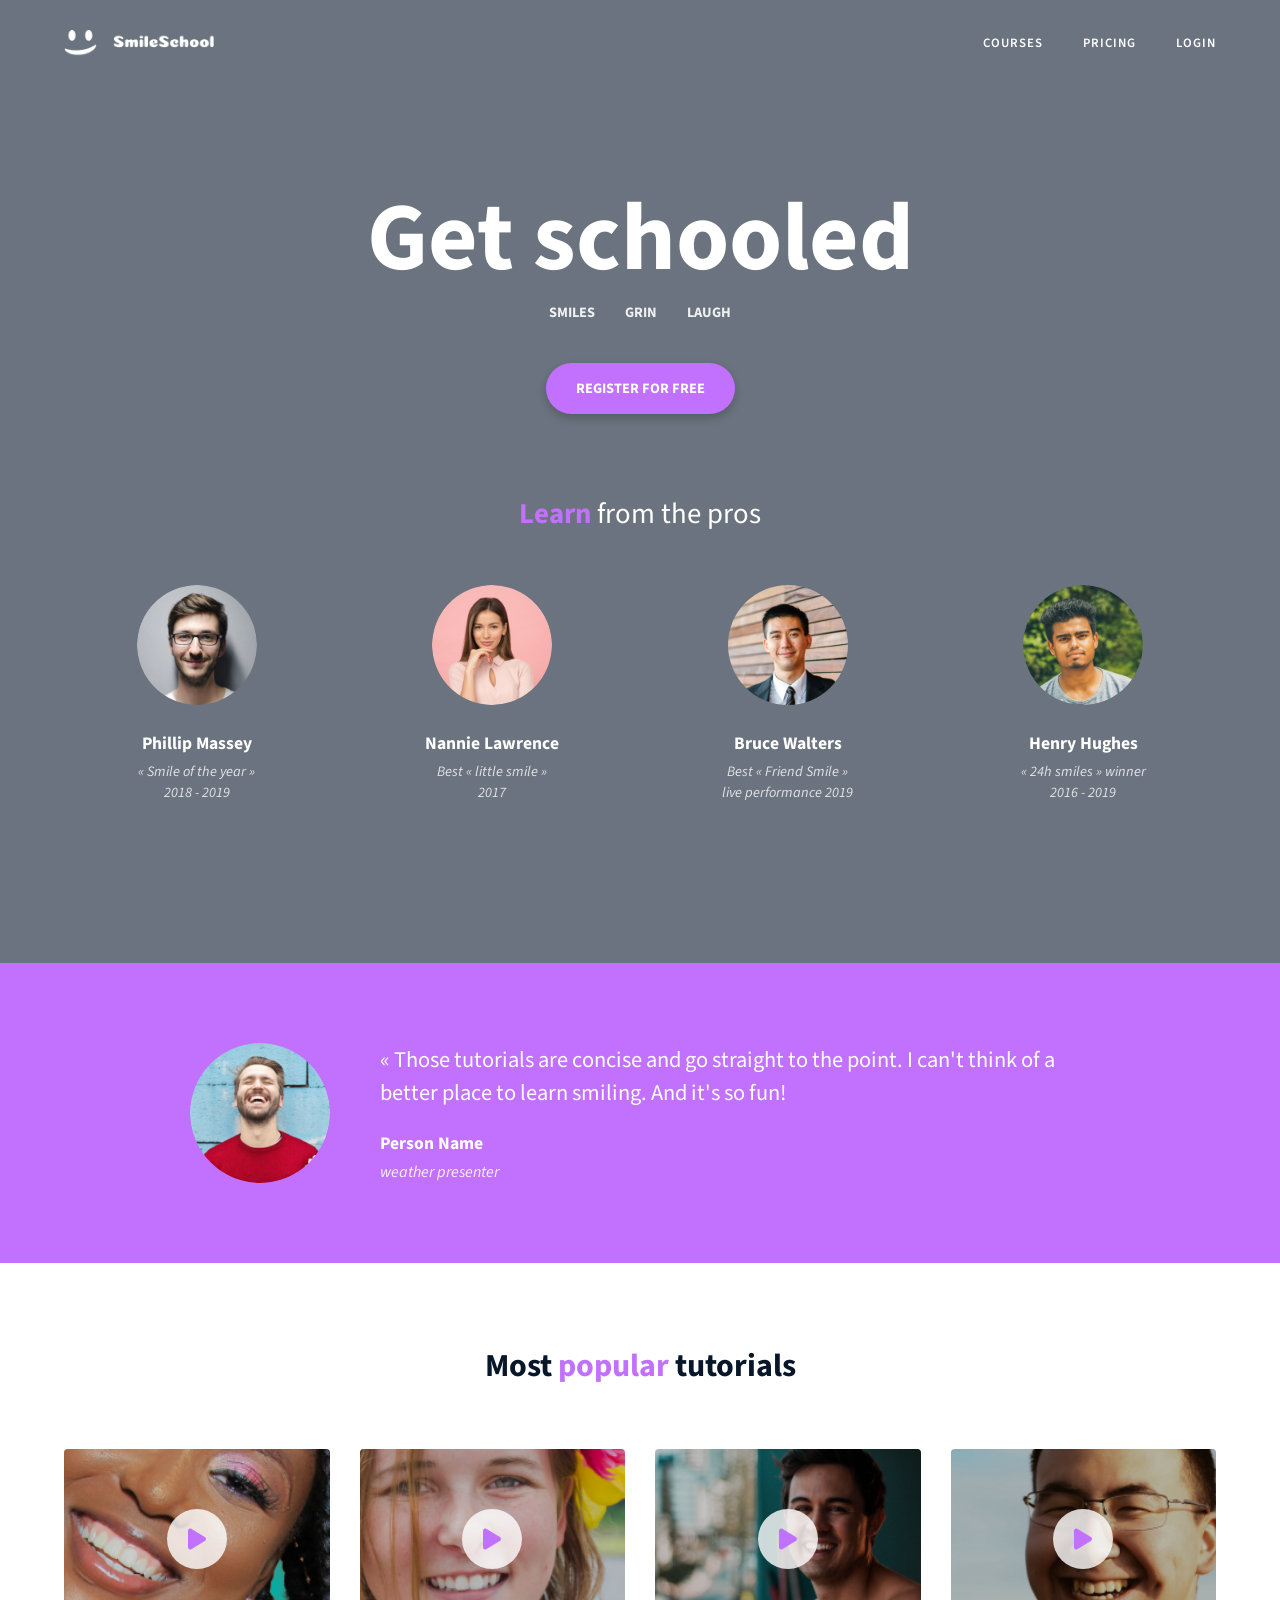
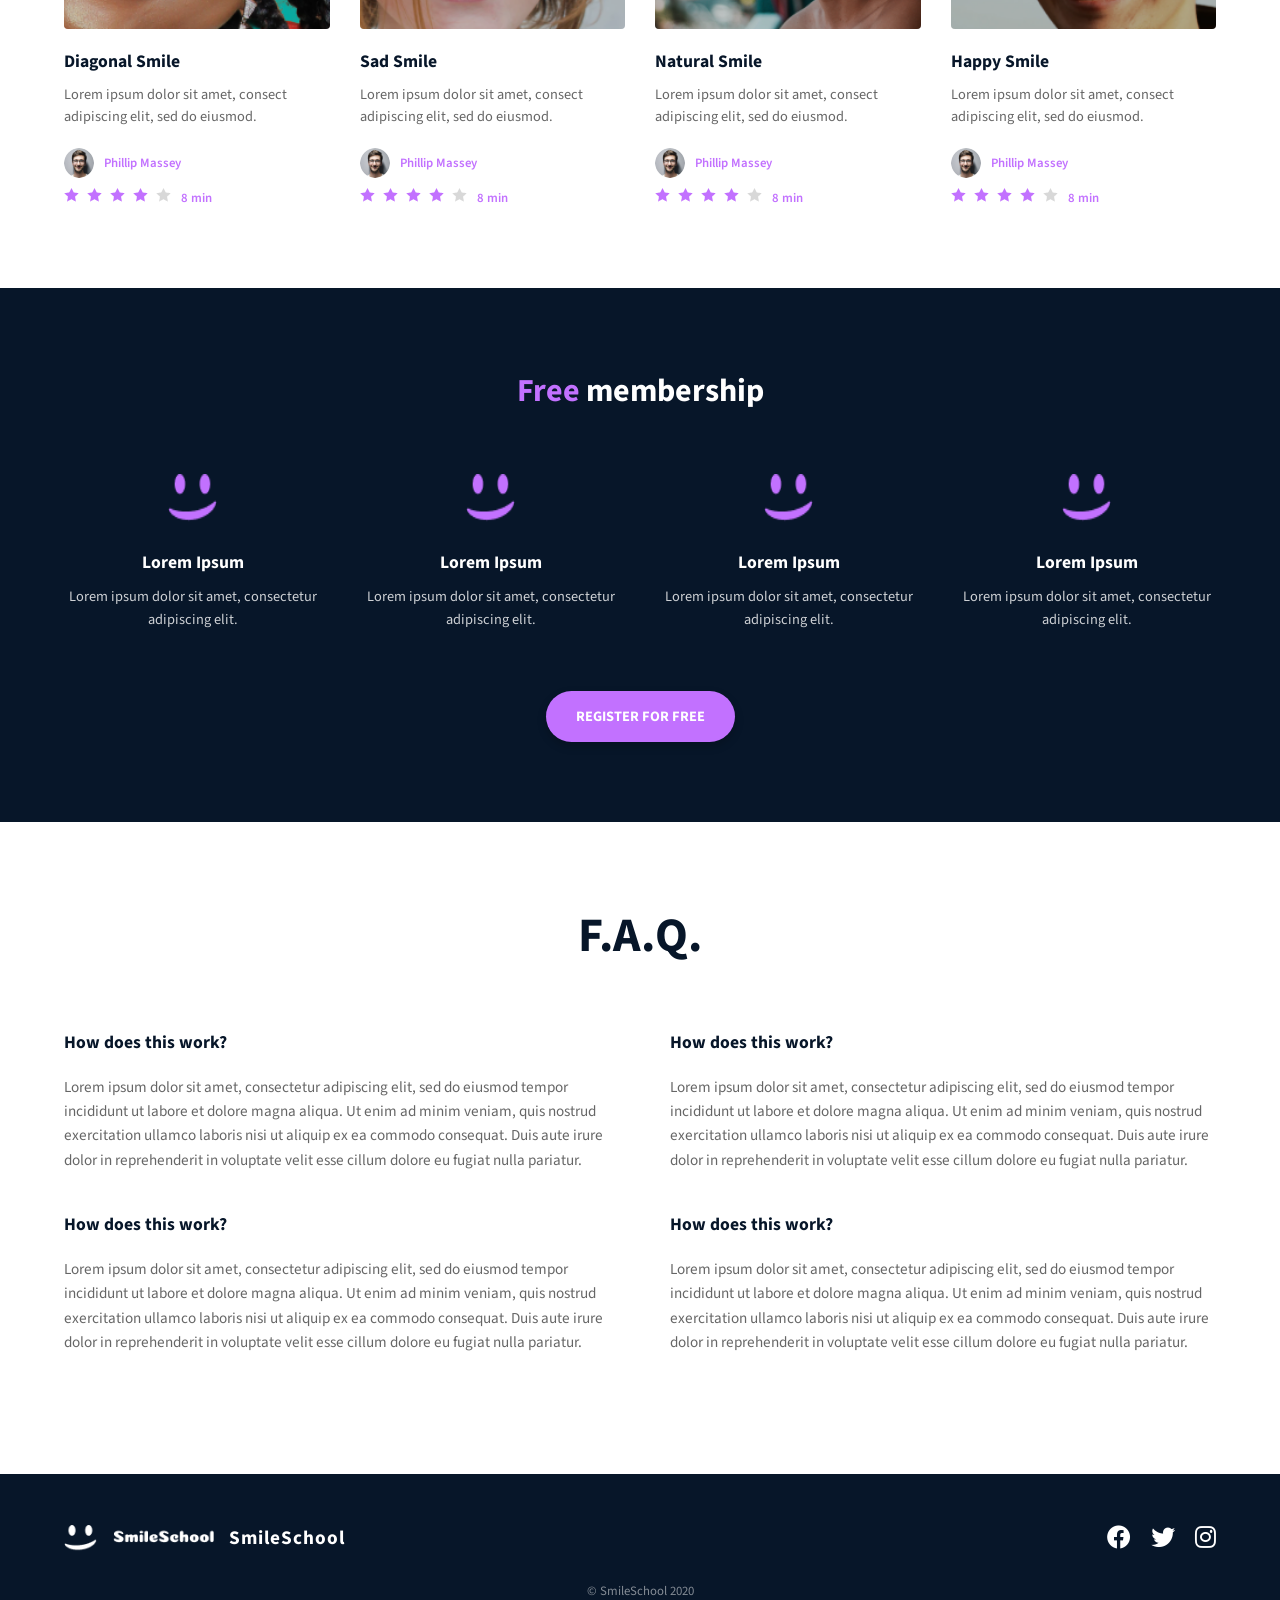
==== css_advanced/index.html @ 6adf882b "Designed Smile School Website" ====
<!DOCTYPE html>
<html lang="en">
<head>
    <meta charset="UTF-8">
    <meta name="viewport" content="width=device-width, initial-scale=1.0">
    <title>SmileSchool</title>
    <link rel="shortcut icon" href="./image/smile.png" type="image/x-icon">
    <link href="https://cdnjs.cloudflare.com/ajax/libs/font-awesome/6.0.0/css/all.min.css" rel="stylesheet">
    <link href="https://fonts.googleapis.com/css2?family=Source+Sans+Pro:wght@300;400;600;700&display=swap" rel="stylesheet">
    <link rel="stylesheet" href="styles.css">
</head>
<body>

    <header>
        <div class="container">
            <nav>
                <div class="logo-area">
                    <img src="./image/logo.png" alt="SmileSchool" class="logo-img">
                </div>
                <div class="nav-links">
                    <a href="#">COURSES</a>
                    <a href="#">PRICING</a>
                    <a href="#">LOGIN</a>
                </div>
            </nav>

            <div class="hero-content">
                <h1 class="hero-title">Get schooled</h1>
                <div class="hero-subtitle">
                    <span>SMILES</span>
                    <span>GRIN</span>
                    <span>LAUGH</span>
                </div>
                <button class="btn">REGISTER FOR FREE</button>

                <div class="pros-title">
                    <span>Learn</span> from the pros
                </div>

                <div class="pros-grid">
                    <div class="pro-card">
                        <img src="./image/1.png" alt="Pro">
                        <div class="pro-name">Phillip Massey</div>
                        <div class="pro-role">« Smile of the year »<br>2018 - 2019</div>
                    </div>
                    <div class="pro-card">
                        <img src="./image/3.png" alt="Pro">
                        <div class="pro-name">Nannie Lawrence</div>
                        <div class="pro-role">Best « little smile »<br>2017</div>
                    </div>
                    <div class="pro-card">
                        <img src="./image/2.png" alt="Pro">
                        <div class="pro-name">Bruce Walters</div>
                        <div class="pro-role">Best « Friend Smile »<br>live performance 2019</div>
                    </div>
                    <div class="pro-card">
                        <img src="./image/4.png" alt="Pro">
                        <div class="pro-name">Henry Hughes</div>
                        <div class="pro-role">« 24h smiles » winner<br>2016 - 2019</div>
                    </div>
                </div>
            </div>
        </div>
    </header>

    <main>
        <section class="quote-section">
            <div class="container">
                <div class="quote-container">
                    <img src="./image/5.png" alt="Avatar" class="quote-img">
                    <div class="quote-content">
                        <p class="quote-text">« Those tutorials are concise and go straight to the point. I can't think of a better place to learn smiling. And it's so fun!</p>
                        <div class="quote-author">Person Name</div>
                        <div class="quote-role">weather presenter</div>
                    </div>
                </div>
            </div>
        </section>

        <section class="videos-section">
            <div class="container">
                <h2 class="section-title">Most <span>popular</span> tutorials</h2>
                
                <div class="videos-grid">
                    <div class="video-card">
                        <div class="thumbnail-wrapper">
                            <img src="./image/9.png" alt="Video" class="thumbnail-img">
                            <div class="play-overlay">
                                <div class="play-icon">
                                    <i class="fas fa-play"></i>
                                </div>
                            </div>
                        </div>
                        <h3 class="video-title">Diagonal Smile</h3>
                        <p class="video-desc">Lorem ipsum dolor sit amet, consect adipiscing elit, sed do eiusmod.</p>
                        <div class="video-meta">
                            <div class="author-info">
                                <img src="./image/1.png" alt="Author" class="author-avatar">
                                <span class="author-name">Phillip Massey</span>
                            </div>
                            <div class="rating">
                                <div class="stars">
                                        <img src="./image/rating.png" alt="">
                                </div>
                                <span class="duration">8 min</span>
                            </div>
                        </div>
                    </div>

                    <div class="video-card">
                        <div class="thumbnail-wrapper">
                            <img src="./image/7.png" alt="Video" class="thumbnail-img">
                            <div class="play-overlay">
                                <div class="play-icon">
                                    <i class="fas fa-play"></i>
                                </div>
                            </div>
                        </div>
                        <h3 class="video-title">Sad Smile</h3>
                        <p class="video-desc">Lorem ipsum dolor sit amet, consect adipiscing elit, sed do eiusmod.</p>
                        <div class="video-meta">
                            <div class="author-info">
                                <img src="./image/1.png" alt="Author" class="author-avatar">
                                <span class="author-name">Phillip Massey</span>
                            </div>
                            <div class="rating">
                                <div class="stars">
                                        <img src="./image/rating.png" alt="">
                                </div>
                                <span class="duration">8 min</span>
                            </div>
                        </div>
                    </div>

                    <div class="video-card">
                        <div class="thumbnail-wrapper">
                            <img src="./image/8.png" alt="Video" class="thumbnail-img">
                            <div class="play-overlay">
                                <div class="play-icon">
                                    <i class="fas fa-play"></i>
                                </div>
                            </div>
                        </div>
                        <h3 class="video-title">Natural Smile</h3>
                        <p class="video-desc">Lorem ipsum dolor sit amet, consect adipiscing elit, sed do eiusmod.</p>
                        <div class="video-meta">
                            <div class="author-info">
                                <img src="./image/1.png" alt="Author" class="author-avatar">
                                <span class="author-name">Phillip Massey</span>
                            </div>
                            <div class="rating">
                                <div class="stars">
                                        <img src="./image/rating.png" alt="">
                                </div>
                                <span class="duration">8 min</span>
                            </div>
                        </div>
                    </div>

                    <div class="video-card">
                        <div class="thumbnail-wrapper">
                            <img src="./image/6.png" alt="Video" class="thumbnail-img">
                            <div class="play-overlay">
                                <div class="play-icon">
                                    <i class="fas fa-play"></i>
                                </div>
                            </div>
                        </div>
                        <h3 class="video-title">Happy Smile</h3>
                        <p class="video-desc">Lorem ipsum dolor sit amet, consect adipiscing elit, sed do eiusmod.</p>
                        <div class="video-meta">
                            <div class="author-info">
                                <img src="./image/1.png" alt="Author" class="author-avatar">
                                <span class="author-name">Phillip Massey</span>
                            </div>
                            <div class="rating">
                                <div class="stars">
                                        <img src="./image/rating.png" alt="">
                                </div>
                                <span class="duration">8 min</span>
                            </div>
                        </div>
                    </div>
                </div>
            </div>
        </section>

        <section class="membership-section">
            <div class="container">
                <h2 class="section-title" style="color: white;"><span>Free</span> membership</h2>
                
                <div class="membership-grid">
                    <div class="member-item">
                        <img src="./image/smile.png" alt="Smile">
                        <h4 class="member-title">Lorem Ipsum</h4>
                        <p class="member-desc">Lorem ipsum dolor sit amet, consectetur adipiscing elit.</p>
                    </div>
                    <div class="member-item">
                        <img src="./image/smile.png" alt="Smile">
                        <h4 class="member-title">Lorem Ipsum</h4>
                        <p class="member-desc">Lorem ipsum dolor sit amet, consectetur adipiscing elit.</p>
                    </div>
                    <div class="member-item">
                        <img src="./image/smile.png" alt="Smile">
                        <h4 class="member-title">Lorem Ipsum</h4>
                        <p class="member-desc">Lorem ipsum dolor sit amet, consectetur adipiscing elit.</p>
                    </div>
                    <div class="member-item">
                        <img src="./image/smile.png" alt="Smile">
                        <h4 class="member-title">Lorem Ipsum</h4>
                        <p class="member-desc">Lorem ipsum dolor sit amet, consectetur adipiscing elit.</p>
                    </div>
                </div>

                <button class="btn">REGISTER FOR FREE</button>
            </div>
        </section>

        <section class="faq-section">
            <div class="container">
                <h2 class="faq-title">F.A.Q.</h2>

                <div class="faq-grid">
                    <div class="col">
                        <div class="faq-item">
                            <div class="faq-q">How does this work?</div>
                            <div class="faq-a">Lorem ipsum dolor sit amet, consectetur adipiscing elit, sed do eiusmod tempor incididunt ut labore et dolore magna aliqua. Ut enim ad minim veniam, quis nostrud exercitation ullamco laboris nisi ut aliquip ex ea commodo consequat. Duis aute irure dolor in reprehenderit in voluptate velit esse cillum dolore eu fugiat nulla pariatur.</div>
                        </div>
                        <div class="faq-item">
                            <div class="faq-q">How does this work?</div>
                            <div class="faq-a">Lorem ipsum dolor sit amet, consectetur adipiscing elit, sed do eiusmod tempor incididunt ut labore et dolore magna aliqua. Ut enim ad minim veniam, quis nostrud exercitation ullamco laboris nisi ut aliquip ex ea commodo consequat. Duis aute irure dolor in reprehenderit in voluptate velit esse cillum dolore eu fugiat nulla pariatur.</div>
                        </div>
                    </div>
                    <div class="col">
                        <div class="faq-item">
                            <div class="faq-q">How does this work?</div>
                            <div class="faq-a">Lorem ipsum dolor sit amet, consectetur adipiscing elit, sed do eiusmod tempor incididunt ut labore et dolore magna aliqua. Ut enim ad minim veniam, quis nostrud exercitation ullamco laboris nisi ut aliquip ex ea commodo consequat. Duis aute irure dolor in reprehenderit in voluptate velit esse cillum dolore eu fugiat nulla pariatur.</div>
                        </div>
                        <div class="faq-item">
                            <div class="faq-q">How does this work?</div>
                            <div class="faq-a">Lorem ipsum dolor sit amet, consectetur adipiscing elit, sed do eiusmod tempor incididunt ut labore et dolore magna aliqua. Ut enim ad minim veniam, quis nostrud exercitation ullamco laboris nisi ut aliquip ex ea commodo consequat. Duis aute irure dolor in reprehenderit in voluptate velit esse cillum dolore eu fugiat nulla pariatur.</div>
                        </div>
                    </div>
                </div>
            </div>
        </section>
    </main>

    <footer>
        <div class="container">
            <div class="footer-content">
                <div class="logo-area">
                    <img src="./image/logo.png" alt="SmileSchool" class="logo-img">
                    <span class="logo-text">SmileSchool</span>
                </div>
                <div class="social-icons">
                    <a href="#"><i class="fab fa-facebook"></i></a>
                    <a href="#"><i class="fab fa-twitter"></i></a>
                    <a href="#"><i class="fab fa-instagram"></i></a>
                </div>
            </div>
            <div class="copyright">&copy; SmileSchool 2020</div>
        </div>
    </footer>

</body>
</html>
---- css_advanced/styles.css ----
* {
        margin: 0;
        padding: 0;
        box-sizing: border-box;
        font-family: 'Source Sans Pro', sans-serif;
}

body {
        font-family: 'Source Sans Pro', sans-serif;
        color: #ffffff;
}

a {
        text-decoration: none;
        color: inherit;
}

ul {
        list-style: none;
}

.container {
        width: 90%;
        max-width: 1200px;
        margin: 0 auto;
}

.btn {
        background-color: #C271FF;
        color: white;
        padding: 15px 30px;
        border-radius: 30px;
        font-weight: 700;
        text-transform: uppercase;
        font-size: 0.9rem;
        border: none;
        cursor: pointer;
        box-shadow: 0 4px 10px rgba(0,0,0,0.2);
        transition: 0.3s;
        display: inline-block;
}

.btn:hover {
        background-color: #b055f5;
}

header {
        background: linear-gradient(rgba(7, 22, 41, 0.6), rgba(7, 22, 41, 0.6)), url('./image/background.png');
        background-size: cover;
        background-position: center;
        padding-bottom: 80px;
        position: relative;
}

nav {
        display: flex;
        justify-content: space-between;
        align-items: center;
        padding: 30px 0;
}

.logo-area {
        display: flex;
        align-items: center;
        gap: 15px;
}

.logo-img {
        width: 150px;
        height: auto;
}

.logo-text {
        font-size: 1.2rem;
        font-weight: 700;
        letter-spacing: 1px;
}

.nav-links {
        display: flex;
        gap: 40px;
        align-items: center;
}

.nav-links a {
        font-weight: 600;
        font-size: 0.8rem;
        text-transform: uppercase;
        letter-spacing: 1px;
}

.hero-content {
        text-align: center;
        padding: 100px 0 80px;
}

.hero-title {
        font-size: 6rem;
        font-weight: 700;
        margin-bottom: 10px;
        line-height: 1.1;
}

.hero-subtitle {
        display: flex;
        justify-content: center;
        gap: 30px;
        font-weight: 700;
        text-transform: uppercase;
        margin-bottom: 40px;
        font-size: 0.9rem;
}

.hero-subtitle span {
        opacity: 0.9;
}

.pros-title {
        text-align: center;
        font-size: 1.8rem;
        margin-top: 80px;
        margin-bottom: 50px;
}

.pros-title span {
        color: #C271FF;
        font-weight: 700;
}

.pros-grid {
        display: grid;
        grid-template-columns: repeat(auto-fit, minmax(200px, 1fr));
        gap: 30px;
        text-align: center;
}

.pro-card img {
        width: 120px;
        height: 120px;
        border-radius: 50%;
        object-fit: cover;
        margin-bottom: 20px;
}

.pro-name {
        font-weight: 700;
        margin-bottom: 5px;
        font-size: 1.1rem;
}

.pro-role {
        font-style: italic;
        font-size: 0.9rem;
        opacity: 0.8;
}

.quote-section {
        background-color: #C271FF;
        padding: 80px 0;
        color: white;
}

.quote-container {
        display: flex;
        align-items: center;
        gap: 50px;
        max-width: 900px;
        margin: 0 auto;
}

.quote-img {
        width: 140px;
        height: 140px;
        border-radius: 50%;
        object-fit: cover;
}

.quote-content {
        flex: 1;
}

.quote-text {
        font-size: 1.4rem;
        line-height: 1.5;
        margin-bottom: 20px;
        font-weight: 400;
}

.quote-author {
        font-weight: 700;
        font-size: 1.1rem;
        margin-bottom: 5px;
}

.quote-role {
        font-style: italic;
        opacity: 0.9;
}

.videos-section {
        background-color: #ffffff;
        color: #071629;
        padding: 80px 0;
}

.section-title {
        text-align: center;
        font-size: 2rem;
        margin-bottom: 60px;
}

.section-title span {
        color: #C271FF;
}

.videos-grid {
        display: grid;
        grid-template-columns: repeat(auto-fit, minmax(250px, 1fr));
        gap: 30px;
}

.video-card {
        position: relative;
}

.thumbnail-wrapper {
        position: relative;
        width: 100%;
        height: 180px;
        margin-bottom: 20px;
        border-radius: 4px;
        overflow: hidden;
        background-color: #eee;
}

.thumbnail-img {
        width: 100%;
        height: 100%;
        object-fit: cover;
}

.play-overlay {
        position: absolute;
        top: 0;
        left: 0;
        width: 100%;
        height: 100%;
        background: rgba(0,0,0,0.2);
        display: flex;
        justify-content: center;
        align-items: center;
}

.play-icon {
        width: 60px;
        height: 60px;
        background: rgba(255,255,255,0.8);
        border-radius: 50%;
        display: flex;
        justify-content: center;
        align-items: center;
        color: #C271FF;
        font-size: 1.5rem;
        transition: 0.3s;
}

.thumbnail-wrapper:hover .play-icon {
        background: #fff;
        transform: scale(1.1);
}

.video-title {
        font-weight: 700;
        font-size: 1.1rem;
        margin-bottom: 10px;
}

.video-desc {
        font-size: 0.9rem;
        color: #666;
        line-height: 1.5;
        margin-bottom: 20px;
}

.video-meta {
        display: flex;
        flex-direction: column;
        gap: 10px;
}

.author-info {
        display: flex;
        align-items: center;
        gap: 10px;
}

.author-avatar {
        width: 30px;
        height: 30px;
        border-radius: 50%;
        object-fit: cover;
}

.author-name {
        font-size: 0.8rem;
        color: #C271FF;
        font-weight: 600;
}

.rating {
        display: flex;
        align-items: center;
        gap: 10px;
}

.stars {
        color: #C271FF;
        font-size: 0.8rem;
}

.duration {
        color: #C271FF;
        font-size: 0.8rem;
        font-weight: 600;
}

.membership-section {
        background-color: #071629;
        color: white;
        padding: 80px 0;
        text-align: center;
}

.membership-grid {
        display: grid;
        grid-template-columns: repeat(auto-fit, minmax(200px, 1fr));
        gap: 40px;
        margin: 60px 0;
}

.member-item img {
        width: 50px;
        height: 50px;
        margin-bottom: 20px;
}

.member-title {
        font-weight: 700;
        margin-bottom: 10px;
        font-size: 1.1rem;
}

.member-desc {
        font-size: 0.9rem;
        line-height: 1.6;
        opacity: 0.8;
}

.faq-section {
        background-color: #ffffff;
        color: #071629;
        padding: 80px 0;
}

.faq-title {
        text-align: center;
        font-size: 3rem;
        margin-bottom: 60px;
}

.faq-grid {
        display: grid;
        grid-template-columns: 1fr 1fr;
        gap: 60px;
}

.faq-item {
        margin-bottom: 40px;
}

.faq-q {
        font-weight: 700;
        font-size: 1.1rem;
        margin-bottom: 20px;
}

.faq-a {
        font-size: 0.95rem;
        line-height: 1.6;
        color: #666;
}

footer {
        background-color: #071629;
        color: white;
        padding: 50px 0;
}

.footer-content {
        display: flex;
        justify-content: space-between;
        align-items: center;
        margin-bottom: 30px;
}

.social-icons {
        display: flex;
        gap: 20px;
}

.social-icons i {
        font-size: 1.5rem;
}

.copyright {
        text-align: center;
        opacity: 0.5;
        font-size: 0.8rem;
}

@media (max-width: 768px) {
        .hero-title {
        font-size: 3.5rem;
        }
        
        .quote-container {
        flex-direction: column;
        text-align: center;
        }

        .faq-grid {
        grid-template-columns: 1fr;
        }

        .nav-links {
        display: none; 
        }
        
        header {
        padding-bottom: 40px;
        }
}
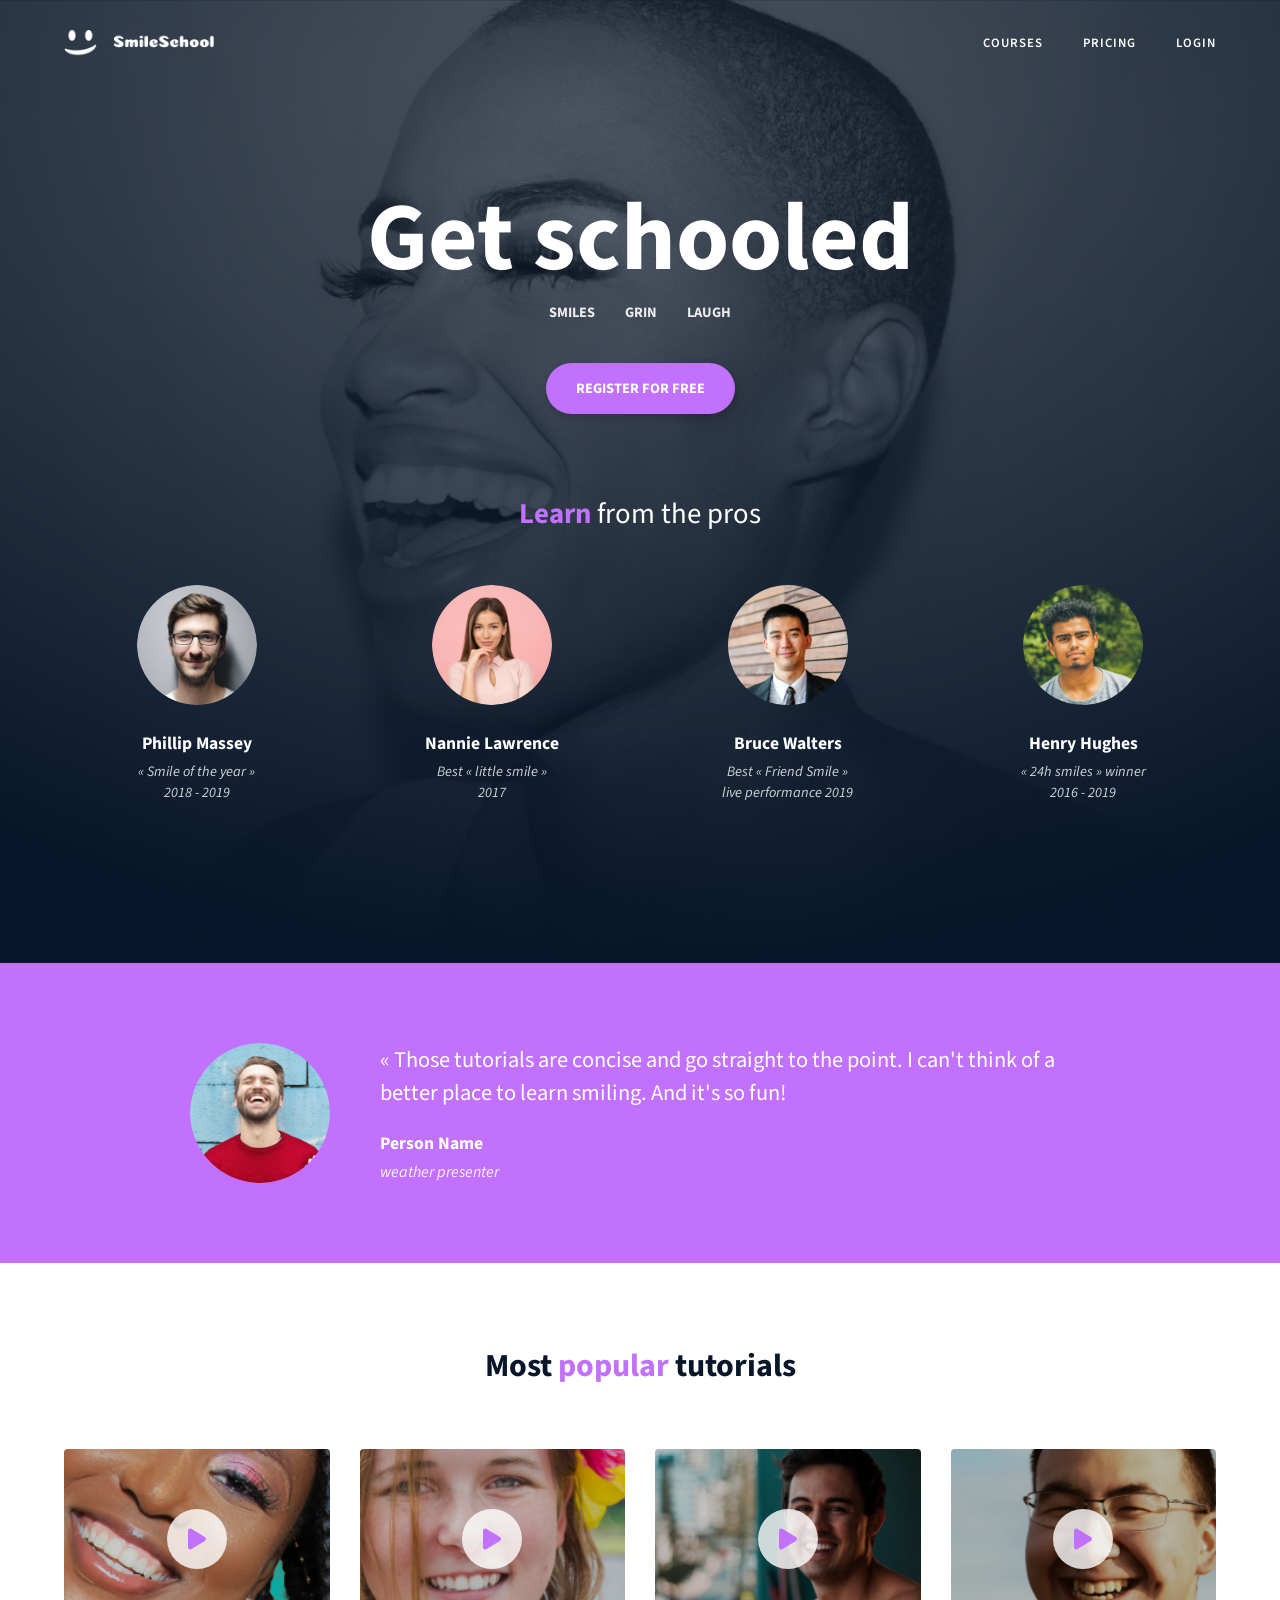
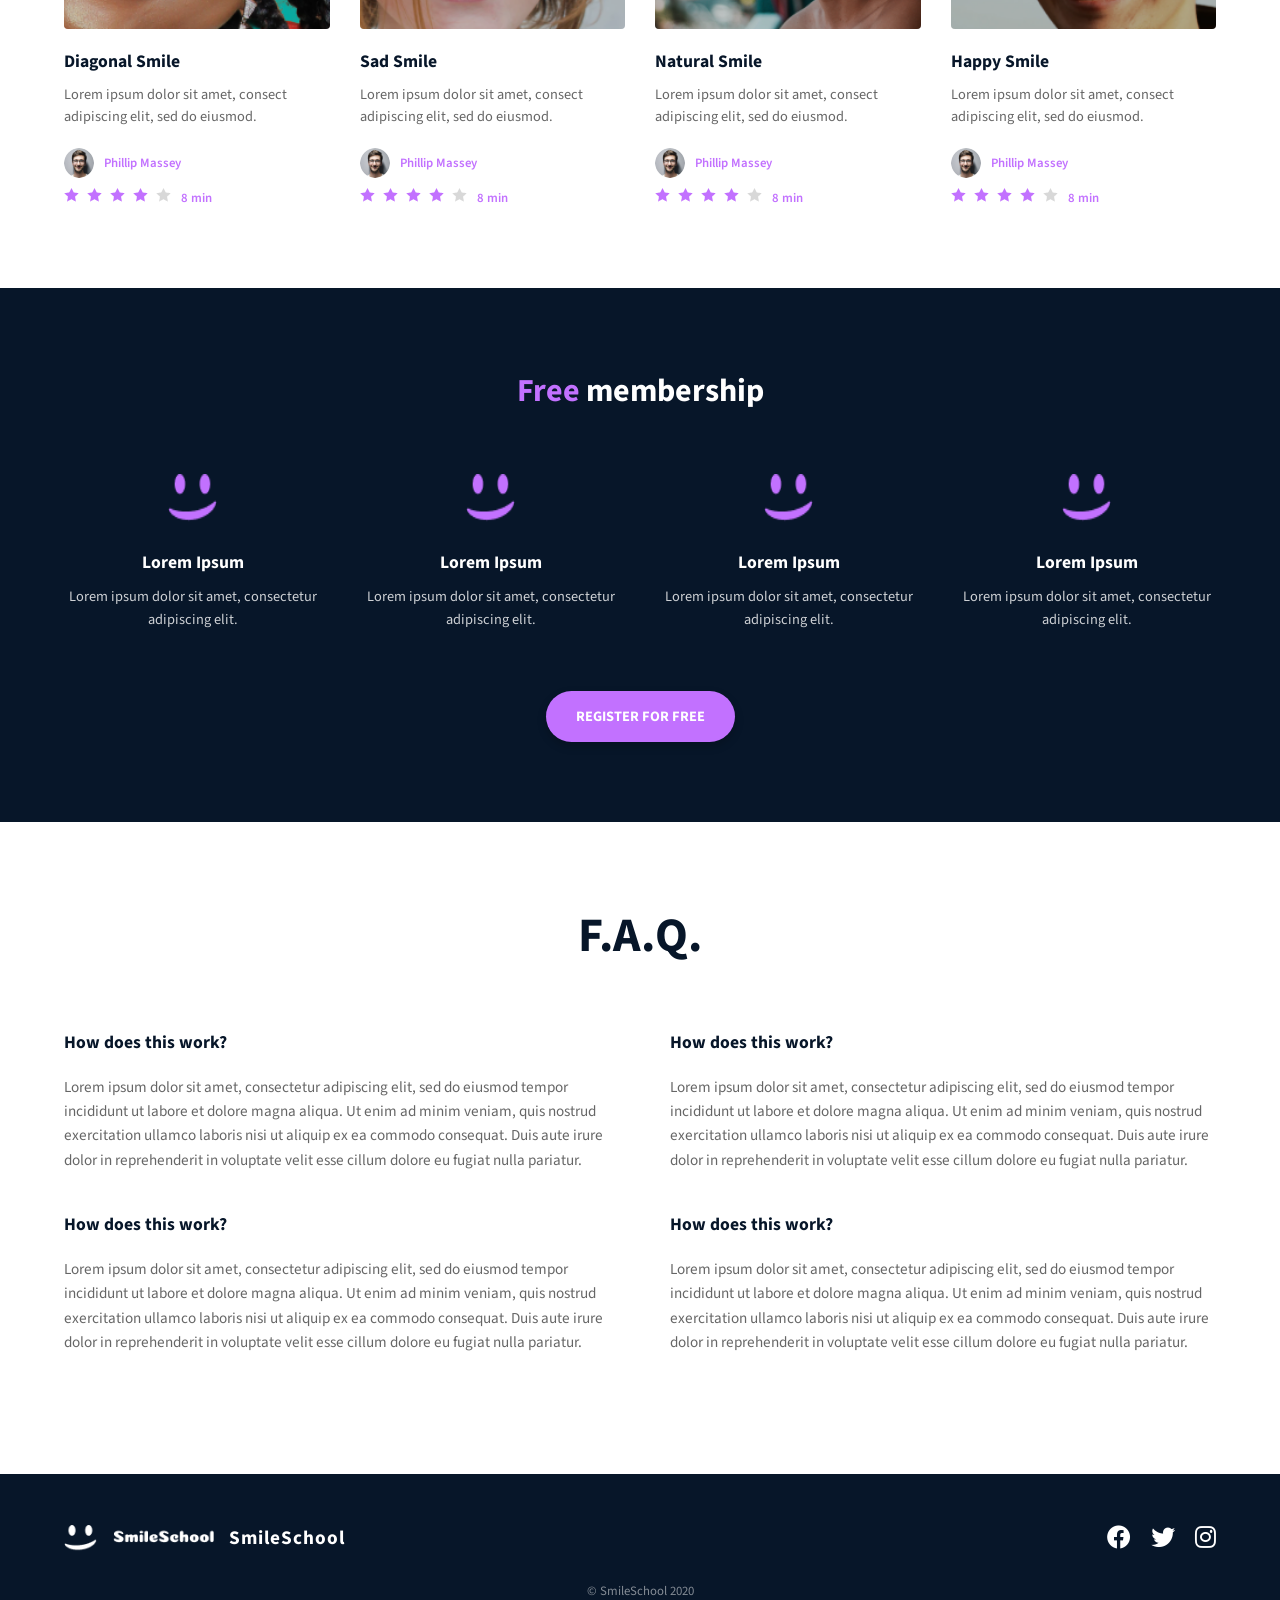
==== commit ed49405c: "Refactor navigation links and update header background image" ====
--- a/css_advanced/index.html
+++ b/css_advanced/index.html
@@ -18,18 +18,18 @@
                     <img src="./image/logo.png" alt="SmileSchool" class="logo-img">
                 </div>
                 <div class="nav-links">
-                    <a href="#">COURSES</a>
-                    <a href="#">PRICING</a>
-                    <a href="#">LOGIN</a>
+                        <a href="#">COURSES</a>
+                        <a href="#">PRICING</a>
+                        <a href="#">LOGIN</a>
                 </div>
             </nav>
 
             <div class="hero-content">
                 <h1 class="hero-title">Get schooled</h1>
                 <div class="hero-subtitle">
-                    <span>SMILES</span>
-                    <span>GRIN</span>
-                    <span>LAUGH</span>
+                        <span>SMILES</span>
+                        <span>GRIN</span>
+                        <span>LAUGH</span>
                 </div>
                 <button class="btn">REGISTER FOR FREE</button>
 
--- a/css_advanced/styles.css
+++ b/css_advanced/styles.css
@@ -45,7 +45,7 @@
 }
 
 header {
-        background: linear-gradient(rgba(7, 22, 41, 0.6), rgba(7, 22, 41, 0.6)), url('./image/background.png');
+        background: linear-gradient(rgba(7, 22, 41, 0.6), rgba(7, 22, 41, 0.6)), url('./image/Object.png');
         background-size: cover;
         background-position: center;
         padding-bottom: 80px;
